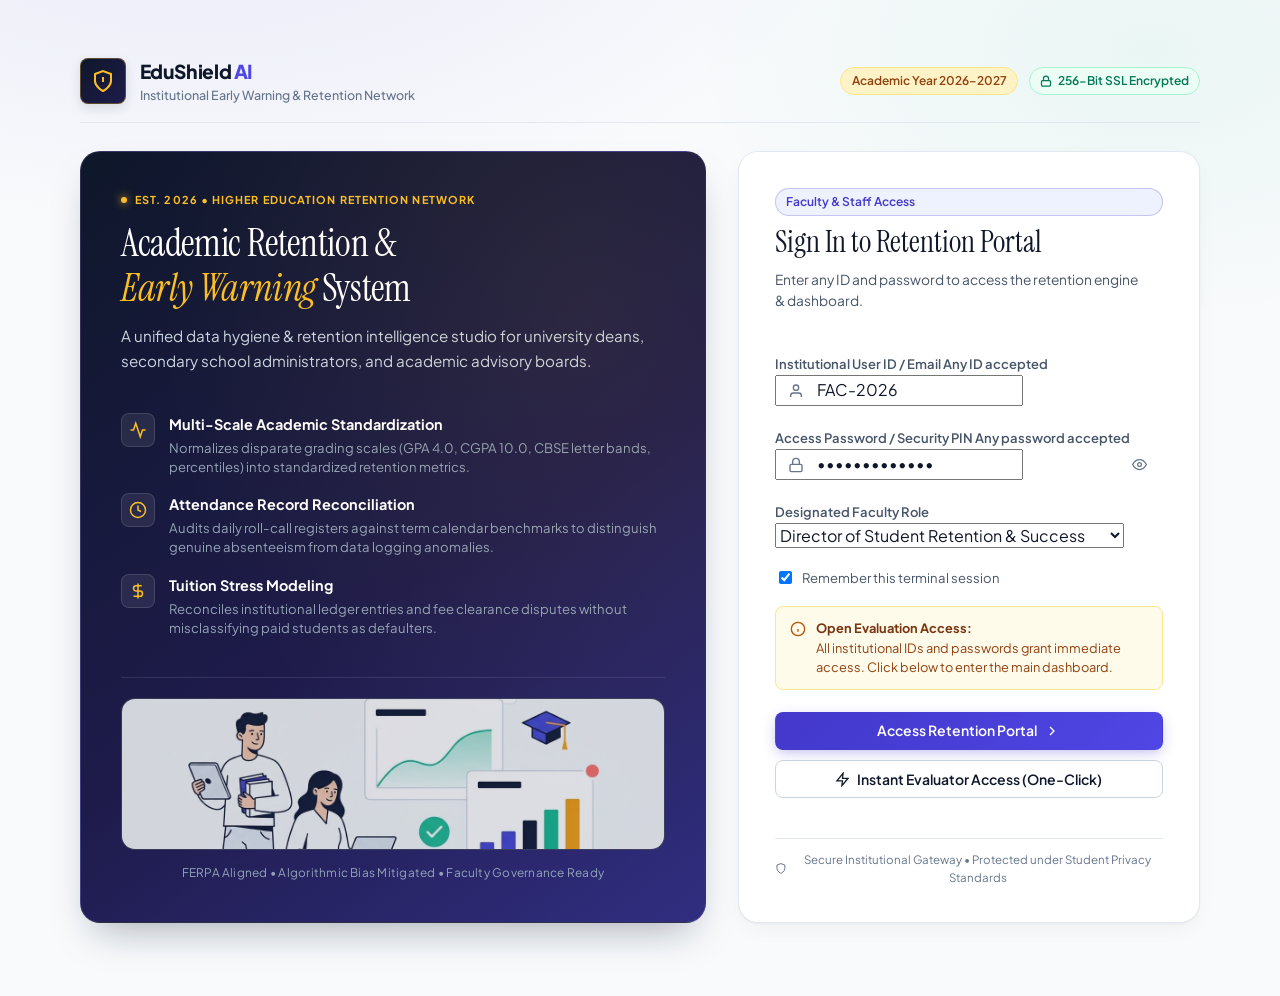
==== public/index.html @ cdfb25e1 "Add public static directory and modern Vercel rewrites for instant CDN serving" ====
<!DOCTYPE html>
<html lang="en">

<head>
  <meta charset="UTF-8">
  <meta name="viewport" content="width=device-width, initial-scale=1.0">
  <meta name="theme-color" content="#0f172a">
  <title>Faculty Portal Sign In &mdash; EduShield AI</title>
  <meta name="description"
    content="Authorized institutional sign-in for EduShield AI Student Dropout Predictor and Python Data Cleaning Studio.">
  <link rel="icon" href="favicon.ico" sizes="any">
  <link rel="icon" type="image/svg+xml" href="favicon.svg">
  <link rel="preconnect" href="https://fonts.googleapis.com">
  <link rel="preconnect" href="https://fonts.gstatic.com" crossorigin>
  <link
    href="https://fonts.googleapis.com/css2?family=Instrument+Serif:ital@0;1&family=JetBrains+Mono:wght@400;500;600&family=Plus+Jakarta+Sans:wght@400;500;600;700;800&display=swap"
    rel="stylesheet">
  <link rel="stylesheet" href="styles.css?v=2.0">
</head>

<body class="login-page-body">
  <!-- Dedicated Institutional Login Portal -->
  <div id="login-portal" class="login-portal" role="region" aria-label="Institutional Authentication Portal">
    <div class="login-container">

      <div class="login-top-bar">
        <div class="institutional-brand">
          <span class="institutional-crest" aria-hidden="true">
            <svg viewBox="0 0 24 24" width="24" height="24" fill="none" stroke="currentColor" stroke-width="2">
              <path d="M12 22s8-4 8-10V5l-8-3-8 3v7c0 6 8 10 8 10z" />
              <path d="M12 8v5M12 16h.01" />
            </svg>
          </span>
          <div>
            <span class="institutional-title">EduShield <span class="brand-accent">AI</span></span>
            <span class="institutional-sub">Institutional Early Warning &amp; Retention Network</span>
          </div>
        </div>
        <div class="institutional-meta">
          <span class="badge badge-classic-gold">Academic Year 2026–2027</span>
          <span class="badge badge-teal">
            <svg viewBox="0 0 24 24" width="12" height="12" fill="none" stroke="currentColor" stroke-width="2.5">
              <rect width="18" height="11" x="3" y="11" rx="2" ry="2" />
              <path d="M7 11V7a5 5 0 0 1 10 0v4" />
            </svg>
            256-Bit SSL Encrypted
          </span>
        </div>
      </div>

      <div class="login-grid">
        <!-- Classic Editorial Column -->
        <div class="login-editorial">
          <div class="editorial-header">
            <div class="editorial-crest-tag">
              <span class="crest-dot"></span>
              <span>EST. 2026 &bull; HIGHER EDUCATION RETENTION NETWORK</span>
            </div>
            <h1 class="editorial-title">
              Academic Retention &amp; <em>Early Warning</em> System
            </h1>
            <p class="editorial-lead">
              A unified data hygiene &amp; retention intelligence studio for university deans, secondary school
              administrators, and academic advisory boards.
            </p>
          </div>

          <div class="editorial-features">
            <div class="editorial-feature-item">
              <span class="feat-icon" aria-hidden="true">
                <svg viewBox="0 0 24 24" width="18" height="18" fill="none" stroke="currentColor" stroke-width="2">
                  <path d="M22 12h-4l-3 9L9 3l-3 9H2" />
                </svg>
              </span>
              <div>
                <strong>Multi-Scale Academic Standardization</strong>
                <p>Normalizes disparate grading scales (GPA 4.0, CGPA 10.0, CBSE letter bands, percentiles) into
                  standardized retention metrics.</p>
              </div>
            </div>
            <div class="editorial-feature-item">
              <span class="feat-icon" aria-hidden="true">
                <svg viewBox="0 0 24 24" width="18" height="18" fill="none" stroke="currentColor" stroke-width="2">
                  <circle cx="12" cy="12" r="10" />
                  <polyline points="12 6 12 12 16 14" />
                </svg>
              </span>
              <div>
                <strong>Attendance Record Reconciliation</strong>
                <p>Audits daily roll-call registers against term calendar benchmarks to distinguish genuine absenteeism
                  from data logging anomalies.</p>
              </div>
            </div>
            <div class="editorial-feature-item">
              <span class="feat-icon" aria-hidden="true">
                <svg viewBox="0 0 24 24" width="18" height="18" fill="none" stroke="currentColor" stroke-width="2">
                  <path d="M12 2v20M17 5H9.5a3.5 3.5 0 0 0 0 7h5a3.5 3.5 0 0 1 0 7H6" />
                </svg>
              </span>
              <div>
                <strong>Tuition Stress Modeling</strong>
                <p>Reconciles institutional ledger entries and fee clearance disputes without misclassifying paid
                  students as defaulters.</p>
              </div>
            </div>
          </div>

          <div class="editorial-footer">
            <div class="editorial-illustration-frame">
              <picture>
                <source srcset="assets/hero-illustration.webp" type="image/webp">
                <img src="assets/hero-illustration.jpg" alt="Institutional retention analytics workspace" width="480"
                  height="150" loading="lazy" class="editorial-thumb">
              </picture>
            </div>
            <div class="editorial-compliance-note">
              <span>FERPA Aligned</span> &bull; <span>Algorithmic Bias Mitigated</span> &bull; <span>Faculty Governance
                Ready</span>
            </div>
          </div>
        </div>

        <!-- Classic Login Form Card -->
        <div class="login-card card">
          <div class="login-card-header">
            <span class="badge badge-indigo">Faculty &amp; Staff Access</span>
            <h2 class="login-card-title">Sign In to Retention Portal</h2>
            <p class="login-card-sub">Enter any ID and password to access the retention engine &amp; dashboard.</p>
          </div>

          <form id="login-form" class="login-form" autocomplete="on">
            <div class="form-group">
              <label for="login-id-input" class="field-label">
                <span>Institutional User ID / Email</span>
                <span class="field-hint">Any ID accepted</span>
              </label>
              <div class="input-with-icon">
                <span class="input-icon" aria-hidden="true">
                  <svg viewBox="0 0 24 24" width="16" height="16" fill="none" stroke="currentColor" stroke-width="2">
                    <path d="M20 21v-2a4 4 0 0 0-4-4H8a4 4 0 0 0-4 4v2" />
                    <circle cx="12" cy="7" r="4" />
                  </svg>
                </span>
                <input type="text" id="login-id-input" name="username" class="input-field"
                  placeholder="e.g. FAC-2026 or dean@institution.edu" autocomplete="username" value="FAC-2026" required>
              </div>
            </div>

            <div class="form-group">
              <label for="login-password-input" class="field-label">
                <span>Access Password / Security PIN</span>
                <span class="field-hint">Any password accepted</span>
              </label>
              <div class="input-with-icon">
                <span class="input-icon" aria-hidden="true">
                  <svg viewBox="0 0 24 24" width="16" height="16" fill="none" stroke="currentColor" stroke-width="2">
                    <rect width="18" height="11" x="3" y="11" rx="2" ry="2" />
                    <path d="M7 11V7a5 5 0 0 1 10 0v4" />
                  </svg>
                </span>
                <input type="password" id="login-password-input" name="password" class="input-field"
                  placeholder="&bull;&bull;&bull;&bull;&bull;&bull;&bull;&bull;" autocomplete="current-password"
                  value="Retention2026" required>
                <button type="button" class="btn-toggle-pw" id="toggle-pw-btn" aria-label="Toggle password visibility">
                  <svg viewBox="0 0 24 24" width="15" height="15" fill="none" stroke="currentColor" stroke-width="2">
                    <path d="M1 12s4-8 11-8 11 8 11 8-4 8-11 8-11-8-11-8z" />
                    <circle cx="12" cy="12" r="3" />
                  </svg>
                </button>
              </div>
            </div>

            <div class="form-group">
              <label for="login-role-select" class="field-label">Designated Faculty Role</label>
              <select id="login-role-select" class="input-field select-field">
                <option value="Director of Student Retention &amp; Success" selected>Director of Student Retention &amp;
                  Success</option>
                <option value="Academic Advisory &amp; Counseling Board">Academic Advisory &amp; Counseling Board
                </option>
                <option value="Registrar &amp; Student Records Administration">Registrar &amp; Student Records
                  Administration</option>
                <option value="School Principal / Department Dean">School Principal / Department Dean</option>
                <option value="Faculty Homeroom Advisor">Faculty Homeroom Advisor</option>
              </select>
            </div>

            <div class="login-options-row">
              <label class="checkbox-label">
                <input type="checkbox" id="login-remember-checkbox" checked>
                <span>Remember this terminal session</span>
              </label>
              <button type="button" class="btn-link" id="sign-out-btn" style="display:none;">Clear Session</button>
            </div>

            <!-- Open Access Assurance Box -->
            <div class="evaluation-callout">
              <div class="callout-icon" aria-hidden="true">
                <svg viewBox="0 0 24 24" width="16" height="16" fill="none" stroke="currentColor" stroke-width="2">
                  <circle cx="12" cy="12" r="10" />
                  <line x1="12" y1="16" x2="12" y2="12" />
                  <line x1="12" y1="8" x2="12.01" y2="8" />
                </svg>
              </div>
              <div class="callout-text">
                <strong>Open Evaluation Access:</strong>
                <span>All institutional IDs and passwords grant immediate access. Click below to enter the main
                  dashboard.</span>
              </div>
            </div>

            <div class="login-actions">
              <button type="submit" class="btn btn-primary btn-block" id="login-submit-btn">
                <span>Access Retention Portal</span>
                <svg viewBox="0 0 24 24" width="16" height="16" fill="none" stroke="currentColor" stroke-width="2">
                  <polyline points="9 18 15 12 9 6" />
                </svg>
              </button>
              <button type="button" class="btn btn-secondary btn-block" id="quick-demo-btn">
                <svg viewBox="0 0 24 24" width="15" height="15" fill="none" stroke="currentColor" stroke-width="2">
                  <polygon points="13 2 3 14 12 14 11 22 21 10 12 10 13 2" />
                </svg>
                <span>Instant Evaluator Access (One-Click)</span>
              </button>
            </div>
          </form>

          <div class="login-card-footer">
            <span class="security-text">
              <svg viewBox="0 0 24 24" width="13" height="13" fill="none" stroke="currentColor" stroke-width="2">
                <path d="M12 22s8-4 8-10V5l-8-3-8 3v7c0 6 8 10 8 10z" />
              </svg>
              Secure Institutional Gateway &bull; Protected under Student Privacy Standards
            </span>
          </div>
        </div>
      </div>
    </div>
  </div>

  <script>
    'use strict';
    (function () {
      const loginForm = document.getElementById('login-form');
      const loginIdInput = document.getElementById('login-id-input');
      const loginPasswordInput = document.getElementById('login-password-input');
      const loginRoleSelect = document.getElementById('login-role-select');
      const loginRememberCheckbox = document.getElementById('login-remember-checkbox');
      const loginSubmitBtn = document.getElementById('login-submit-btn');
      const quickDemoBtn = document.getElementById('quick-demo-btn');
      const togglePwBtn = document.getElementById('toggle-pw-btn');

      function performLogin(idVal, roleVal, remember) {
        const id = (idVal || '').trim() || 'FAC-2026';
        const role = roleVal || 'Director of Student Retention & Success';
        const user = {
          id: id,
          role: role,
          loginTime: new Date().toLocaleTimeString([], { hour: '2-digit', minute: '2-digit' })
        };

        if (loginSubmitBtn) {
          loginSubmitBtn.disabled = true;
          loginSubmitBtn.innerHTML = `
            <span class="btn-spinner" aria-hidden="true" style="inline-size:16px;block-size:16px;border:2px solid #fff;border-inline-end-color:transparent;border-radius:50%;display:inline-block;animation:spin 0.6s linear infinite;margin-inline-end:0.5rem;"></span>
            <span>Authenticating... Redirecting</span>
          `;
        }

        try {
          sessionStorage.setItem('edushield_user', JSON.stringify(user));
          if (remember) {
            localStorage.setItem('edushield_user', JSON.stringify(user));
          }
        } catch (e) {
          console.warn('Storage unavailable', e);
        }

        // Navigate to the main dashboard page
        setTimeout(() => {
          const isGitHubPages = window.location.hostname.includes('github.io');
          window.location.href = isGitHubPages ? 'dashboard.html' : '/dashboard';
        }, 250);
      }

      if (loginForm) {
        loginForm.addEventListener('submit', function (e) {
          e.preventDefault();
          const id = loginIdInput ? loginIdInput.value : '';
          const role = loginRoleSelect ? loginRoleSelect.value : '';
          const remember = loginRememberCheckbox ? loginRememberCheckbox.checked : true;
          performLogin(id, role, remember);
        });
      }

      if (quickDemoBtn) {
        quickDemoBtn.addEventListener('click', function (e) {
          e.preventDefault();
          performLogin('FAC-2026', 'Director of Student Retention & Success', true);
        });
      }

      if (togglePwBtn && loginPasswordInput) {
        togglePwBtn.addEventListener('click', function () {
          const isPw = loginPasswordInput.type === 'password';
          loginPasswordInput.type = isPw ? 'text' : 'password';
          togglePwBtn.innerHTML = isPw
            ? `<svg viewBox="0 0 24 24" width="15" height="15" fill="none" stroke="currentColor" stroke-width="2"><path d="M17.94 17.94A10.07 10.07 0 0 1 12 20c-7 0-11-8-11-8a18.45 18.45 0 0 1 5.06-5.94M9.9 4.24A9.12 9.12 0 0 1 12 4c7 0 11 8 11 8a18.5 18.5 0 0 1-2.16 3.19m-6.72-1.07a3 3 0 1 1-4.24-4.24"/><line x1="1" y1="1" x2="23" y2="23"/></svg>`
            : `<svg viewBox="0 0 24 24" width="15" height="15" fill="none" stroke="currentColor" stroke-width="2"><path d="M1 12s4-8 11-8 11 8 11 8-4 8-11 8-11-8-11-8z"/><circle cx="12" cy="12" r="3"/></svg>`;
        });
      }
    })();
  </script>
</body>

</html>
---- public/styles.css ----
@layer reset, base, theme, components, utilities;

@layer theme {
  :root {
    color-scheme: light;

    /* Surfaces & Canvas */
    --bg-canvas: #f8fafc;
    --bg-elevated: #ffffff;
    --bg-subtle: #f1f5f9;
    --bg-indigo-wash: #eef2ff;
    --border-hairline: #e2e8f0;
    --border-strong: #cbd5e1;

    /* Ink & Typography */
    --ink-primary: #0f172a;
    --ink-secondary: #475569;
    --ink-muted: #64748b;

    /* Brand & Semantic Accents */
    --brand: #4338ca;
    --brand-bright: #4f46e5;
    --brand-ink: #ffffff;

    --risk-high: #be123c;
    --risk-high-bg: #fff1f2;
    --risk-high-border: #fecdd3;

    --risk-med: #b45309;
    --risk-med-bg: #fffbeb;
    --risk-med-border: #fde68a;

    --risk-low: #047857;
    --risk-low-bg: #ecfdf5;
    --risk-low-border: #a7f3d0;

    /* Shadows & Radius */
    --shadow-card: 0 1px 2px rgb(15 23 42 / 0.04), 0 8px 24px -6px rgb(15 23 42 / 0.06);
    --shadow-hover: 0 4px 12px rgb(15 23 42 / 0.06), 0 16px 32px -10px rgb(67 56 202 / 0.12);
    --radius-sm: 0.5rem;
    --radius-md: 0.875rem;
    --radius-lg: 1.25rem;

    --font-sans: "Plus Jakarta Sans", -apple-system, BlinkMacSystemFont, "Segoe UI", Roboto, sans-serif;
    --font-serif: "Instrument Serif", Georgia, "Times New Roman", serif;
    --font-mono: "JetBrains Mono", ui-monospace, SFMono-Regular, Menlo, Consolas, monospace;
  }
}

@layer reset {
  html {
    box-sizing: border-box;
    scroll-behavior: smooth;
  }

  body, h1, h2, h3, h4, p, figure, ul, ol, dl, dd {
    margin: 0;
  }

  img, svg, picture, canvas {
    display: block;
    max-inline-size: 100%;
  }

  button, input, select, textarea {
    font: inherit;
    color: inherit;
  }
}

@layer base {
  html {
    overflow-x: hidden;
    max-inline-size: 100vw;
    -webkit-text-size-adjust: 100%;
  }

  body {
    font-family: var(--font-sans);
    background-color: var(--bg-canvas);
    background-image:
      radial-gradient(ellipse 80% 50% at 15% -10%, color-mix(in oklab, var(--brand) 8%, transparent), transparent 65%),
      radial-gradient(ellipse 60% 45% at 90% 5%, color-mix(in oklab, #10b981 6%, transparent), transparent 60%);
    color: var(--ink-primary);
    line-height: 1.55;
    min-block-size: 100dvh;
    overflow-x: hidden;
    -webkit-font-smoothing: antialiased;
  }

  h1, h2, h3, th {
    text-wrap: balance;
  }

  p {
    text-wrap: pretty;
  }

  code {
    font-family: var(--font-mono);
    font-size: 0.88em;
    background: var(--bg-subtle);
    padding-inline: 0.35em;
    padding-block: 0.1em;
    border-radius: 0.3rem;
  }

  :focus-visible {
    outline: 2px solid var(--brand-bright);
    outline-offset: 2px;
  }
}

@layer components {
  .skip-link {
    position: absolute;
    inset-block-start: -100px;
    inset-inline-start: 1rem;
    z-index: 100;
    background: var(--brand);
    color: var(--brand-ink);
    padding: 0.65rem 1rem;
    border-radius: var(--radius-sm);
    text-decoration: none;
    font-weight: 600;
  }
  .skip-link:focus {
    inset-block-start: 0.75rem;
  }

  .container {
    inline-size: min(1280px, 100% - 2rem);
    margin-inline: auto;
  }

  /* Header */
  .site-header {
    position: sticky;
    inset-block-start: 0;
    z-index: 30;
    background: color-mix(in oklab, var(--bg-elevated) 86%, transparent);
    backdrop-filter: blur(12px);
    border-block-end: 1px solid var(--border-hairline);
  }

  .header-inner {
    display: flex;
    flex-wrap: wrap;
    align-items: center;
    justify-content: space-between;
    gap: 1rem;
    padding-block: 0.85rem;
  }

  .brand-lockup {
    display: flex;
    align-items: center;
    gap: 0.75rem;
  }

  .brand-mark {
    display: grid;
    place-items: center;
    inline-size: 2.35rem;
    block-size: 2.35rem;
    border-radius: 0.65rem;
    background: linear-gradient(135deg, var(--brand), #6366f1);
    color: #ffffff;
    box-shadow: 0 4px 12px rgb(67 56 202 / 0.28);
  }

  .brand-title {
    display: block;
    font-weight: 800;
    font-size: 1.08rem;
    letter-spacing: -0.02em;
  }

  .brand-accent {
    color: var(--brand-bright);
  }

  .brand-subtitle {
    display: block;
    font-size: 0.76rem;
    color: var(--ink-muted);
  }

  .header-actions {
    display: flex;
    flex-wrap: wrap;
    align-items: center;
    gap: 0.55rem;
  }

  .status-pill {
    display: inline-flex;
    align-items: center;
    gap: 0.45rem;
    padding: 0.35rem 0.75rem;
    border-radius: 999px;
    background: var(--bg-indigo-wash);
    color: var(--brand);
    font-size: 0.78rem;
    font-weight: 600;
    border: 1px solid color-mix(in oklab, var(--brand) 25%, transparent);
  }

  .status-dot {
    inline-size: 0.5rem;
    block-size: 0.5rem;
    border-radius: 50%;
    background: #10b981;
  }

  .status-pill.is-loading .status-dot {
    background: #f59e0b;
  }

  @media (prefers-reduced-motion: no-preference) {
    .status-pill.is-loading .status-dot {
      animation: pulse-dot 1s ease-in-out infinite;
    }
  }

  @keyframes pulse-dot {
    0%, 100% { transform: scale(1); opacity: 1; }
    50% { transform: scale(1.45); opacity: 0.55; }
  }

  /* Buttons */
  .btn {
    display: inline-flex;
    align-items: center;
    justify-content: center;
    gap: 0.45rem;
    min-block-size: 2.35rem;
    padding-inline: 0.95rem;
    padding-block: 0.45rem;
    border-radius: var(--radius-sm);
    font-size: 0.875rem;
    font-weight: 600;
    border: 1px solid transparent;
    cursor: pointer;
    transition: background-color 0.16s ease, border-color 0.16s ease, transform 0.14s ease, box-shadow 0.16s ease;
  }

  .btn:disabled {
    opacity: 0.5;
    cursor: not-allowed;
  }

  .btn-sm {
    min-block-size: 2.05rem;
    padding-inline: 0.75rem;
    font-size: 0.8125rem;
  }

  .btn-primary {
    background: linear-gradient(135deg, var(--brand), var(--brand-bright));
    color: var(--brand-ink);
    box-shadow: 0 4px 14px -2px rgb(67 56 202 / 0.35);
  }

  .btn-primary:hover:not(:disabled) {
    box-shadow: 0 6px 20px -2px rgb(67 56 202 / 0.45);
  }

  @media (prefers-reduced-motion: no-preference) {
    .btn-primary:hover:not(:disabled) {
      transform: translateY(-1px);
    }
  }

  .btn-secondary {
    background: var(--bg-elevated);
    color: var(--ink-primary);
    border-color: var(--border-strong);
  }

  .btn-secondary:hover:not(:disabled) {
    background: var(--bg-subtle);
  }

  .btn-icon {
    padding-inline: 0.55rem;
    background: var(--bg-elevated);
    border-color: var(--border-hairline);
    color: var(--ink-secondary);
  }

  .btn-icon:hover:not(:disabled) {
    background: var(--bg-subtle);
    color: var(--ink-primary);
  }

  /* Main layout */
  .page-shell {
    display: grid;
    gap: 1.5rem;
    padding-block: 1.75rem 3rem;
  }

  .card {
    background: var(--bg-elevated);
    border: 1px solid var(--border-hairline);
    border-radius: var(--radius-lg);
    box-shadow: var(--shadow-card);
  }

  /* Hero */
  .hero-card {
    display: grid;
    grid-template-columns: 1.25fr 0.9fr;
    gap: 2rem;
    align-items: center;
    padding: clamp(1.35rem, 3vw, 2.35rem);
    background: linear-gradient(145deg, var(--bg-elevated) 58%, var(--bg-indigo-wash));
    border: 1px solid var(--border-hairline);
    border-radius: var(--radius-lg);
    box-shadow: var(--shadow-card);
  }

  .eyebrow-row {
    display: flex;
    flex-wrap: wrap;
    gap: 0.5rem;
    margin-block-end: 0.9rem;
  }

  .hero-title {
    font-size: clamp(1.75rem, 1.15rem + 2.2vw, 2.85rem);
    line-height: 1.12;
    font-weight: 800;
    letter-spacing: -0.028em;
    margin-block-end: 0.85rem;
  }

  .hero-title em {
    font-family: var(--font-serif);
    font-style: italic;
    font-weight: 400;
    font-size: 1.14em;
    color: var(--brand-bright);
  }

  .hero-lead {
    color: var(--ink-secondary);
    max-inline-size: 62ch;
    font-size: 0.98rem;
    margin-block-end: 1.25rem;
  }

  .pipeline-pills {
    display: flex;
    flex-wrap: wrap;
    gap: 0.5rem;
  }

  .stage-chip {
    display: inline-flex;
    align-items: center;
    gap: 0.45rem;
    padding: 0.35rem 0.72rem;
    border-radius: 999px;
    font-size: 0.78rem;
    font-weight: 600;
    background: var(--bg-elevated);
    border: 1px solid var(--border-hairline);
    color: var(--ink-secondary);
  }

  .stage-num {
    font-family: var(--font-mono);
    font-size: 0.72rem;
    color: var(--brand-bright);
    font-weight: 700;
  }

  .hero-visual {
    border-radius: var(--radius-md);
    overflow: clip;
    border: 1px solid var(--border-hairline);
    background: #f8fafc;
  }

  .hero-visual img {
    inline-size: 100%;
    block-size: auto;
    aspect-ratio: 4 / 3;
    object-fit: cover;
  }

  /* Badges */
  .badge {
    display: inline-flex;
    align-items: center;
    gap: 0.35rem;
    padding: 0.25rem 0.65rem;
    border-radius: 999px;
    font-size: 0.75rem;
    font-weight: 600;
    border: 1px solid transparent;
  }

  .badge-indigo {
    background: var(--bg-indigo-wash);
    color: var(--brand);
    border-color: color-mix(in oklab, var(--brand) 24%, transparent);
  }

  .badge-teal, .badge-low {
    background: var(--risk-low-bg);
    color: var(--risk-low);
    border-color: var(--risk-low-border);
  }

  .badge-amber, .badge-medium {
    background: var(--risk-med-bg);
    color: var(--risk-med);
    border-color: var(--risk-med-border);
  }

  .badge-rose, .badge-high {
    background: var(--risk-high-bg);
    color: var(--risk-high);
    border-color: var(--risk-high-border);
  }

  .badge-neutral {
    background: var(--bg-subtle);
    color: var(--ink-secondary);
    border-color: var(--border-hairline);
  }

  /* Control Deck */
  .control-deck {
    padding: 1.35rem 1.5rem;
  }

  .control-deck-header {
    display: flex;
    flex-wrap: wrap;
    justify-content: space-between;
    align-items: flex-start;
    gap: 0.75rem;
    margin-block-end: 1.15rem;
  }

  .section-heading {
    font-size: 1.12rem;
    font-weight: 700;
    letter-spacing: -0.015em;
  }

  .section-sub {
    font-size: 0.875rem;
    color: var(--ink-secondary);
  }

  .dataset-meta-chip {
    font-family: var(--font-mono);
    font-size: 0.78rem;
    padding: 0.35rem 0.75rem;
    border-radius: 999px;
    background: var(--bg-subtle);
    border: 1px solid var(--border-hairline);
    color: var(--ink-secondary);
  }

  .control-grid {
    display: grid;
    grid-template-columns: repeat(2, minmax(0, 1fr));
    gap: 1.25rem;
  }

  .control-block {
    display: flex;
    flex-direction: column;
    gap: 0.45rem;
  }

  .field-label {
    font-size: 0.8125rem;
    font-weight: 600;
    color: var(--ink-secondary);
  }

  .mt-sm { margin-block-start: 0.35rem; }
  .mt-md { margin-block-start: 1.25rem; }

  .form-control {
    inline-size: 100%;
    box-sizing: border-box;
    min-block-size: 2.5rem;
    padding-inline: 0.78rem;
    padding-block: 0.45rem;
    background: var(--bg-canvas);
    border: 1px solid var(--border-strong);
    border-radius: var(--radius-sm);
    font-size: 0.875rem;
    color: var(--ink-primary);
  }

  .dropzone {
    margin-block-start: 0.45rem;
    display: flex;
    align-items: center;
    gap: 0.85rem;
    padding: 0.95rem 1.1rem;
    border: 1.5px dashed var(--border-strong);
    border-radius: var(--radius-md);
    background: var(--bg-canvas);
    cursor: pointer;
    transition: border-color 0.16s ease, background-color 0.16s ease;
  }

  .dropzone:hover, .dropzone.is-dragover {
    border-color: var(--brand-bright);
    background: var(--bg-indigo-wash);
  }

  .dropzone strong {
    display: block;
    font-size: 0.875rem;
  }

  .dropzone span {
    display: block;
    font-size: 0.76rem;
    color: var(--ink-muted);
  }

  .run-row {
    margin-block-start: auto;
    padding-block-start: 0.45rem;
  }

  .btn-run {
    inline-size: 100%;
    min-block-size: 2.75rem;
    font-size: 0.94rem;
  }

  .alert-banner {
    margin-block-start: 1rem;
    padding: 0.75rem 1rem;
    border-radius: var(--radius-sm);
    background: var(--risk-high-bg);
    color: var(--risk-high);
    border: 1px solid var(--risk-high-border);
    font-size: 0.875rem;
    font-weight: 500;
  }

  /* KPI Grid */
  .kpi-grid {
    display: grid;
    grid-template-columns: repeat(auto-fit, minmax(230px, 1fr));
    gap: 1rem;
  }

  .kpi-card {
    padding: 1.15rem 1.25rem;
    background: var(--bg-elevated);
    border: 1px solid var(--border-hairline);
    border-block-start: 3px solid var(--brand-bright);
    border-radius: var(--radius-md);
    box-shadow: var(--shadow-card);
  }

  .kpi-rose { border-block-start-color: #ef4444; }
  .kpi-emerald { border-block-start-color: #10b981; }
  .kpi-amber { border-block-start-color: #f59e0b; }

  .kpi-head {
    display: flex;
    justify-content: space-between;
    align-items: center;
    margin-block-end: 0.45rem;
  }

  .kpi-label {
    font-size: 0.8rem;
    font-weight: 600;
    color: var(--ink-secondary);
  }

  .kpi-icon {
    color: var(--ink-muted);
  }

  .kpi-value {
    font-size: clamp(1.45rem, 1.15rem + 1vw, 1.9rem);
    font-weight: 800;
    letter-spacing: -0.025em;
    margin-block-end: 0.25rem;
  }

  .kpi-sub {
    font-size: 0.79rem;
    color: var(--ink-muted);
  }

  /* Tabs */
  .tablist {
    display: flex;
    overflow-x: auto;
    gap: 0.25rem;
    border-block-end: 1px solid var(--border-hairline);
    margin-block-end: 1.25rem;
    scrollbar-width: thin;
  }

  .tablist [role="tab"] {
    position: relative;
    flex: none;
    background: transparent;
    border: 0;
    padding: 0.8rem 1.05rem;
    font-size: 0.9rem;
    font-weight: 600;
    color: var(--ink-secondary);
    cursor: pointer;
    white-space: nowrap;
  }

  .tablist [role="tab"]:hover {
    color: var(--ink-primary);
  }

  .tablist [role="tab"][aria-selected="true"] {
    color: var(--brand-bright);
  }

  .tablist [role="tab"][aria-selected="true"]::after {
    content: "";
    position: absolute;
    inset-inline: 0.5rem;
    inset-block-end: 0;
    border-block-end: 3px solid var(--brand-bright);
  }

  .tab-panel[hidden] {
    display: none;
  }

  /* Bento & Panels */
  .analytics-bento {
    display: grid;
    grid-template-columns: repeat(2, minmax(0, 1fr));
    gap: 1.25rem;
  }

  .span-2 {
    grid-column: span 2;
  }

  .panel-card {
    padding: 1.35rem;
  }

  .card-head {
    display: flex;
    flex-wrap: wrap;
    justify-content: space-between;
    align-items: flex-start;
    gap: 0.75rem;
    margin-block-end: 1rem;
  }

  .card-head h3 {
    font-size: 1.02rem;
    font-weight: 700;
  }

  .card-sub {
    font-size: 0.8125rem;
    color: var(--ink-muted);
  }

  /* Charts & Bars */
  .donut-layout {
    display: flex;
    flex-wrap: wrap;
    align-items: center;
    gap: 1.5rem;
  }

  .donut-legend {
    display: grid;
    gap: 0.65rem;
    flex: 1 1 180px;
  }

  .donut-legend-row {
    display: flex;
    justify-content: space-between;
    align-items: center;
    padding: 0.5rem 0.7rem;
    border-radius: var(--radius-sm);
    background: var(--bg-canvas);
    border: 1px solid var(--border-hairline);
    font-size: 0.85rem;
  }

  .bars-stack {
    display: grid;
    gap: 0.85rem;
  }

  .bar-row-meta {
    display: flex;
    justify-content: space-between;
    font-size: 0.82rem;
    font-weight: 600;
    margin-block-end: 0.3rem;
  }

  .bar-track {
    inline-size: 100%;
    block-size: 0.6rem;
    border-radius: 999px;
    background: var(--bg-subtle);
    overflow: hidden;
  }

  .bar-fill {
    block-size: 100%;
    border-radius: inherit;
    background: var(--brand-bright);
    transition: inline-size 0.35s ease;
  }

  .bar-fill.is-emerald { background: #10b981; }
  .bar-fill.is-amber { background: #f59e0b; }
  .bar-fill.is-rose { background: #ef4444; }

  .legend-inline {
    display: flex;
    flex-wrap: wrap;
    gap: 0.85rem;
    font-size: 0.8rem;
    color: var(--ink-secondary);
  }

  .legend-item {
    display: inline-flex;
    align-items: center;
    gap: 0.35rem;
  }

  .dot {
    inline-size: 0.6rem;
    block-size: 0.6rem;
    border-radius: 50%;
  }
  .dot-high { background: #ef4444; }
  .dot-med { background: #f59e0b; }
  .dot-low { background: #10b981; }

  .chart-box {
    inline-size: 100%;
    overflow-x: auto;
  }

  .scatter-dot {
    cursor: pointer;
    transition: r 0.15s ease, opacity 0.15s ease;
  }

  .scatter-dot:hover {
    opacity: 0.85;
  }

  .cv-metrics-row {
    display: flex;
    flex-wrap: wrap;
    gap: 0.65rem;
    margin-block-start: 1.15rem;
    padding-block-start: 1rem;
    border-block-start: 1px solid var(--border-hairline);
  }

  .cv-chip {
    padding: 0.35rem 0.65rem;
    border-radius: var(--radius-sm);
    background: var(--bg-canvas);
    border: 1px solid var(--border-hairline);
    font-family: var(--font-mono);
    font-size: 0.76rem;
  }

  /* Cleaning Tab */
  .cleaning-hero-strip {
    display: grid;
    grid-template-columns: 1.35fr 0.75fr;
    gap: 1.5rem;
    align-items: center;
    padding: 1.35rem 1.5rem;
    margin-block-end: 1.25rem;
  }

  .cleaning-hero-copy h3 {
    font-size: 1.2rem;
    margin-block: 0.5rem 0.45rem;
  }

  .cleaning-hero-copy p {
    font-size: 0.9rem;
    color: var(--ink-secondary);
    margin-block-end: 1rem;
  }

  .cleaning-counters {
    display: flex;
    flex-wrap: wrap;
    gap: 0.65rem;
  }

  .cleaning-visual {
    border-radius: var(--radius-md);
    overflow: clip;
    border: 1px solid var(--border-hairline);
    background: #ffffff;
  }

  .cleaning-visual img {
    aspect-ratio: 4 / 3;
    inline-size: 100%;
    block-size: auto;
    object-fit: cover;
  }

  .audit-grid {
    display: grid;
    grid-template-columns: repeat(2, minmax(0, 1fr));
    gap: 1.25rem;
  }

  /* Tables */
  .table-wrapper {
    overflow: auto;
    max-inline-size: 100%;
    max-block-size: 420px;
    scrollbar-gutter: stable;
    border: 1px solid var(--border-hairline);
    border-radius: var(--radius-sm);
  }

  .directory-wrapper {
    max-block-size: 620px;
    container-type: inline-size;
  }

  table {
    inline-size: 100%;
    border-collapse: separate;
    border-spacing: 0;
    font-size: 0.85rem;
  }

  thead th {
    position: sticky;
    inset-block-start: 0;
    z-index: 2;
    background: var(--bg-subtle);
    color: var(--ink-secondary);
    text-align: start;
    font-weight: 700;
    font-size: 0.76rem;
    text-transform: uppercase;
    letter-spacing: 0.04em;
    padding: 0.68rem 0.8rem;
    border-block-end: 1px solid var(--border-strong);
    white-space: nowrap;
  }

  th:has(> .sort-btn) {
    padding: 0;
  }

  .sort-btn {
    display: flex;
    align-items: center;
    justify-content: space-between;
    gap: 0.4rem;
    inline-size: 100%;
    min-block-size: 2.35rem;
    padding: 0.55rem 0.8rem;
    border: 0;
    background: transparent;
    color: inherit;
    font: inherit;
    text-transform: inherit;
    letter-spacing: inherit;
    cursor: pointer;
  }

  .sort-btn:hover {
    color: var(--ink-primary);
  }

  th[aria-sort="ascending"] .sort-ind::after { content: "▲"; font-size: 0.65rem; }
  th[aria-sort="descending"] .sort-ind::after { content: "▼"; font-size: 0.65rem; }
  th:not([aria-sort]) .sort-ind::after { content: "⇅"; opacity: 0.35; font-size: 0.72rem; }

  tbody td {
    padding: 0.72rem 0.8rem;
    border-block-end: 1px solid var(--border-hairline);
    vertical-align: middle;
  }

  tbody tr:hover {
    background: color-mix(in oklab, var(--bg-indigo-wash) 45%, transparent);
  }

  .diff-pair {
    display: flex;
    flex-wrap: wrap;
    align-items: center;
    gap: 0.35rem;
    font-family: var(--font-mono);
    font-size: 0.78rem;
  }

  .raw-strike {
    color: var(--risk-high);
    text-decoration: line-through;
    opacity: 0.85;
  }

  .clean-val {
    font-weight: 600;
    color: var(--ink-primary);
  }

  .cell-flag {
    display: inline-block;
    font-size: 0.68rem;
    padding: 0.1rem 0.42rem;
    border-radius: 0.3rem;
    font-family: var(--font-sans);
    font-weight: 600;
    background: var(--risk-med-bg);
    color: var(--risk-med);
    border: 1px solid var(--risk-med-border);
  }

  .cell-flag-scale {
    background: var(--bg-indigo-wash);
    color: var(--brand);
    border-color: color-mix(in oklab, var(--brand) 24%, transparent);
  }

  .tag-list {
    display: flex;
    flex-wrap: wrap;
    gap: 0.35rem;
  }

  .mini-tag {
    font-size: 0.72rem;
    padding: 0.18rem 0.48rem;
    border-radius: 0.35rem;
    background: var(--bg-subtle);
    color: var(--ink-secondary);
  }

  /* Directory Toolbar */
  .directory-toolbar {
    display: flex;
    flex-wrap: wrap;
    align-items: center;
    gap: 0.75rem;
    margin-block-end: 1rem;
  }

  .search-wrap {
    flex: 1 1 240px;
  }

  .filter-group {
    display: flex;
    flex-wrap: wrap;
    gap: 0.35rem;
  }

  .pill-filter {
    min-block-size: 2.2rem;
    padding-inline: 0.85rem;
    border-radius: 999px;
    border: 1px solid var(--border-strong);
    background: var(--bg-canvas);
    color: var(--ink-secondary);
    font-size: 0.82rem;
    font-weight: 600;
    cursor: pointer;
  }

  .pill-filter.is-active {
    background: var(--brand);
    color: var(--brand-ink);
    border-color: var(--brand);
  }

  .grade-filter-wrap {
    min-inline-size: 145px;
  }

  .toggle-chip {
    display: inline-flex;
    align-items: center;
    gap: 0.45rem;
    font-size: 0.82rem;
    font-weight: 600;
    color: var(--ink-secondary);
    cursor: pointer;
  }

  /* Sandbox Tab */
  .sandbox-grid {
    display: grid;
    grid-template-columns: repeat(2, minmax(0, 1fr));
    gap: 1.25rem;
  }

  .sandbox-form {
    display: grid;
    gap: 0.9rem;
  }

  .form-row-2 {
    display: grid;
    grid-template-columns: repeat(2, minmax(0, 1fr));
    gap: 0.85rem;
  }

  .preset-chips-row {
    display: flex;
    flex-wrap: wrap;
    align-items: center;
    gap: 0.45rem;
  }

  .chip-label {
    font-size: 0.76rem;
    color: var(--ink-muted);
    font-weight: 600;
  }

  .chip-btn {
    border: 1px solid var(--border-strong);
    background: var(--bg-canvas);
    border-radius: 999px;
    padding: 0.3rem 0.7rem;
    font-size: 0.75rem;
    font-weight: 600;
    cursor: pointer;
  }

  .chip-btn:hover {
    border-color: var(--brand-bright);
    background: var(--bg-indigo-wash);
  }

  .sandbox-result-empty {
    padding: 1.5rem;
    border-radius: var(--radius-md);
    border: 1px dashed var(--border-strong);
    color: var(--ink-muted);
    font-size: 0.9rem;
  }

  /* Native Dialog Modal */
  dialog.student-dialog {
    margin: auto;
    padding: 0;
    inline-size: min(740px, 94vw);
    max-block-size: 88dvh;
    border: 1px solid var(--border-strong);
    border-radius: var(--radius-lg);
    background: var(--bg-elevated);
    color: var(--ink-primary);
    box-shadow: 0 24px 60px -12px rgb(15 23 42 / 0.35);
    overscroll-behavior: contain;
  }

  dialog.student-dialog::backdrop {
    background: rgb(15 23 42 / 0.55);
    backdrop-filter: blur(4px);
    overflow: hidden;
    overscroll-behavior: contain;
  }

  .dialog-shell {
    display: grid;
    grid-template-rows: auto 1fr auto;
    max-block-size: 88dvh;
  }

  .dialog-header {
    display: flex;
    justify-content: space-between;
    align-items: flex-start;
    gap: 1rem;
    padding: 1.25rem 1.4rem;
    border-block-end: 1px solid var(--border-hairline);
  }

  .dialog-title {
    font-size: 1.35rem;
    margin-block: 0.35rem 0.15rem;
  }

  .dialog-sub {
    font-size: 0.85rem;
    color: var(--ink-muted);
  }

  .dialog-body {
    overflow-y: auto;
    padding: 1.25rem 1.4rem;
    display: grid;
    gap: 1.1rem;
  }

  .dialog-section {
    padding: 1rem;
    border-radius: var(--radius-md);
    background: var(--bg-canvas);
    border: 1px solid var(--border-hairline);
  }

  .dialog-section h2 {
    font-size: 0.92rem;
    margin-block-end: 0.65rem;
  }

  .dialog-footer {
    display: flex;
    justify-content: flex-end;
    padding: 0.9rem 1.4rem;
    border-block-start: 1px solid var(--border-hairline);
  }

  .site-footer {
    padding-block: 1.5rem 2.25rem;
    border-block-start: 1px solid var(--border-hairline);
    color: var(--ink-muted);
    font-size: 0.82rem;
    text-align: center;
  }

  @media (max-width: 960px) {
    .hero-card,
    .control-grid,
    .analytics-bento,
    .cleaning-hero-strip,
    .audit-grid,
    .sandbox-grid {
      grid-template-columns: 1fr;
    }
    .span-2 {
      grid-column: span 1;
    }
  }

  @media (max-width: 600px) {
    .form-row-2 {
      grid-template-columns: 1fr;
    }
  }

  @media (forced-colors: active) {
    .card, .kpi-card, .badge, .btn {
      border: 1px solid CanvasText;
    }
  }

  /* ==========================================================================
     Classical Institutional Login Portal Theme
     ========================================================================== */
  .login-portal {
    min-block-size: 100dvh;
    display: flex;
    flex-direction: column;
    justify-content: center;
    align-items: center;
    padding-block: 2.5rem 3.5rem;
    padding-inline: 1.25rem;
    position: relative;
    z-index: 10;
  }

  .login-container {
    inline-size: 100%;
    max-inline-size: 1120px;
    margin-inline: auto;
    display: flex;
    flex-direction: column;
    gap: 1.75rem;
  }

  .login-top-bar {
    display: flex;
    align-items: center;
    justify-content: space-between;
    flex-wrap: wrap;
    gap: 1rem;
    padding-block-end: 1rem;
    border-block-end: 1px solid var(--border-hairline);
  }

  .institutional-brand {
    display: flex;
    align-items: center;
    gap: 0.85rem;
  }

  .institutional-crest {
    display: inline-flex;
    align-items: center;
    justify-content: center;
    inline-size: 2.75rem;
    block-size: 2.75rem;
    border-radius: var(--radius-sm);
    background: linear-gradient(135deg, #0f172a 0%, #1e1b4b 100%);
    color: #fbbf24;
    border: 1px solid rgba(251, 191, 36, 0.3);
    box-shadow: 0 4px 12px rgba(15, 23, 42, 0.12);
  }

  .institutional-title {
    display: block;
    font-size: 1.2rem;
    font-weight: 800;
    letter-spacing: -0.02em;
    color: var(--ink-primary);
  }

  .institutional-sub {
    display: block;
    font-size: 0.78rem;
    color: var(--ink-muted);
    font-weight: 500;
  }

  .institutional-meta {
    display: flex;
    align-items: center;
    gap: 0.65rem;
    flex-wrap: wrap;
  }

  .badge-classic-gold {
    background: #fef3c7;
    color: #92400e;
    border: 1px solid #fde68a;
    font-weight: 600;
  }

  .login-grid {
    display: grid;
    grid-template-columns: 1.15fr 0.85fr;
    gap: 2rem;
    align-items: stretch;
  }

  .login-editorial {
    background: linear-gradient(145deg, #0f172a 0%, #1e1b4b 55%, #312e81 100%);
    color: #f8fafc;
    border-radius: var(--radius-lg);
    padding: 2.5rem;
    display: flex;
    flex-direction: column;
    justify-content: space-between;
    gap: 2rem;
    border: 1px solid rgba(255, 255, 255, 0.1);
    box-shadow: 0 20px 40px -15px rgba(15, 23, 42, 0.35);
    position: relative;
    overflow: hidden;
  }

  .login-editorial::before {
    content: "";
    position: absolute;
    inset: 0;
    background-image: radial-gradient(ellipse at 80% 20%, rgba(251, 191, 36, 0.08), transparent 60%);
    pointer-events: none;
  }

  .editorial-header {
    display: flex;
    flex-direction: column;
    gap: 0.85rem;
  }

  .editorial-crest-tag {
    display: inline-flex;
    align-items: center;
    gap: 0.5rem;
    font-size: 0.68rem;
    font-weight: 700;
    letter-spacing: 0.1em;
    color: #fbbf24;
    text-transform: uppercase;
  }

  .crest-dot {
    inline-size: 6px;
    block-size: 6px;
    border-radius: 50%;
    background-color: #fbbf24;
    box-shadow: 0 0 8px #fbbf24;
  }

  .editorial-title {
    font-family: var(--font-serif);
    font-size: 2.35rem;
    font-weight: 400;
    line-height: 1.18;
    color: #ffffff;
    letter-spacing: -0.01em;
  }

  .editorial-title em {
    font-style: italic;
    color: #fbbf24;
  }

  .editorial-lead {
    font-size: 0.95rem;
    color: #cbd5e1;
    line-height: 1.6;
    max-inline-size: 52ch;
  }

  .editorial-features {
    display: flex;
    flex-direction: column;
    gap: 1.1rem;
    margin-block: 0.5rem;
  }

  .editorial-feature-item {
    display: flex;
    align-items: flex-start;
    gap: 0.85rem;
  }

  .feat-icon {
    display: inline-flex;
    align-items: center;
    justify-content: center;
    inline-size: 2rem;
    block-size: 2rem;
    border-radius: var(--radius-sm);
    background: rgba(255, 255, 255, 0.08);
    color: #fbbf24;
    flex-shrink: 0;
    border: 1px solid rgba(255, 255, 255, 0.12);
  }

  .editorial-feature-item strong {
    display: block;
    font-size: 0.9rem;
    color: #ffffff;
    margin-block-end: 0.15rem;
  }

  .editorial-feature-item p {
    font-size: 0.82rem;
    color: #94a3b8;
    line-height: 1.45;
  }

  .editorial-footer {
    display: flex;
    flex-direction: column;
    gap: 0.9rem;
    padding-block-start: 1.25rem;
    border-block-start: 1px solid rgba(255, 255, 255, 0.1);
  }

  .editorial-illustration-frame {
    border-radius: var(--radius-md);
    overflow: hidden;
    border: 1px solid rgba(255, 255, 255, 0.15);
    background: rgba(15, 23, 42, 0.6);
    max-block-size: 150px;
  }

  .editorial-thumb {
    inline-size: 100%;
    block-size: 150px;
    object-fit: cover;
    object-position: center 35%;
    opacity: 0.85;
    transition: opacity 0.3s ease;
  }

  .editorial-thumb:hover {
    opacity: 1;
  }

  .editorial-compliance-note {
    font-size: 0.74rem;
    color: #94a3b8;
    text-align: center;
    letter-spacing: 0.02em;
  }

  .login-card {
    padding: 2.25rem;
    display: flex;
    flex-direction: column;
    justify-content: space-between;
    gap: 1.5rem;
    border: 1px solid var(--border-hairline);
    box-shadow: var(--shadow-card);
  }

  .login-card-header {
    display: flex;
    flex-direction: column;
    gap: 0.5rem;
  }

  .login-card-title {
    font-family: var(--font-serif);
    font-size: 1.9rem;
    font-weight: 400;
    color: var(--ink-primary);
    line-height: 1.2;
  }

  .login-card-sub {
    font-size: 0.86rem;
    color: var(--ink-secondary);
  }

  .login-form {
    display: flex;
    flex-direction: column;
    gap: 1.15rem;
  }

  .input-with-icon {
    position: relative;
    display: flex;
    align-items: center;
  }

  .input-with-icon .input-icon {
    position: absolute;
    inset-inline-start: 0.85rem;
    color: var(--ink-muted);
    pointer-events: none;
    display: inline-flex;
    align-items: center;
  }

  .input-with-icon .input-field {
    padding-inline-start: 2.5rem;
  }

  .btn-toggle-pw {
    position: absolute;
    inset-inline-end: 0.65rem;
    background: transparent;
    border: none;
    padding: 0.35rem;
    color: var(--ink-muted);
    cursor: pointer;
    border-radius: var(--radius-sm);
    display: inline-flex;
    align-items: center;
    justify-content: center;
  }

  .btn-toggle-pw:hover {
    color: var(--ink-primary);
    background: var(--bg-subtle);
  }

  .login-options-row {
    display: flex;
    align-items: center;
    justify-content: space-between;
    font-size: 0.82rem;
    color: var(--ink-secondary);
  }

  .checkbox-label {
    display: inline-flex;
    align-items: center;
    gap: 0.45rem;
    cursor: pointer;
    user-select: none;
  }

  .evaluation-callout {
    display: flex;
    align-items: flex-start;
    gap: 0.65rem;
    padding: 0.75rem 0.9rem;
    background: #fffbeb;
    border: 1px solid #fde68a;
    border-radius: var(--radius-sm);
    font-size: 0.8rem;
    color: #92400e;
    line-height: 1.45;
  }

  .callout-icon {
    color: #b45309;
    flex-shrink: 0;
    margin-block-start: 0.1rem;
  }

  .callout-text strong {
    display: block;
    color: #78350f;
    font-weight: 700;
    margin-block-end: 0.1rem;
  }

  .login-actions {
    display: flex;
    flex-direction: column;
    gap: 0.65rem;
    margin-block-start: 0.25rem;
  }

  .btn-block {
    inline-size: 100%;
    justify-content: center;
  }

  .login-card-footer {
    padding-block-start: 0.75rem;
    border-block-start: 1px solid var(--border-hairline);
    text-align: center;
  }

  .security-text {
    display: inline-flex;
    align-items: center;
    gap: 0.4rem;
    font-size: 0.72rem;
    color: var(--ink-muted);
  }

  /* User Session Pill in Authenticated Header */
  .user-session-pill {
    display: flex;
    align-items: center;
    gap: 0.65rem;
    background: var(--bg-elevated);
    border: 1px solid var(--border-hairline);
    border-radius: 9999px;
    padding: 0.25rem 0.35rem 0.25rem 0.65rem;
    box-shadow: 0 1px 3px rgba(15, 23, 42, 0.05);
  }

  .user-avatar {
    display: inline-flex;
    align-items: center;
    justify-content: center;
    inline-size: 1.75rem;
    block-size: 1.75rem;
    border-radius: 50%;
    background: var(--brand);
    color: #ffffff;
    font-size: 0.68rem;
    font-weight: 700;
    letter-spacing: 0.05em;
  }

  .user-meta {
    display: flex;
    flex-direction: column;
    line-height: 1.15;
    text-align: start;
  }

  .user-id-text {
    font-size: 0.8rem;
    font-weight: 700;
    color: var(--ink-primary);
  }

  .user-role-text {
    font-size: 0.68rem;
    color: var(--ink-muted);
  }

  .btn-xs {
    padding-inline: 0.55rem;
    padding-block: 0.25rem;
    font-size: 0.75rem;
    border-radius: 9999px;
  }

  /* ==========================================================================
     Comprehensive Responsive Overrides: Tablet, Phone & Micro Screens
     ========================================================================== */
  @media (max-width: 960px) {
    .login-grid {
      grid-template-columns: 1fr;
      gap: 1.5rem;
    }
  }

  @media (max-width: 768px) {
    /* Fluid Container */
    .container {
      inline-size: min(100% - 1.25rem, 1280px);
    }

    /* Site Header & Navigation */
    .site-header {
      padding-block: 0.15rem;
    }
    .header-inner {
      padding-block: 0.5rem;
      gap: 0.65rem;
    }
    .brand-mark {
      inline-size: 2.1rem;
      block-size: 2.1rem;
      border-radius: 0.55rem;
    }
    .brand-title {
      font-size: 1rem;
    }
    .brand-subtitle {
      font-size: 0.7rem;
      display: -webkit-box;
      -webkit-line-clamp: 1;
      -webkit-box-orient: vertical;
      overflow: hidden;
    }
    .header-actions {
      inline-size: 100%;
      display: flex;
      flex-wrap: wrap;
      align-items: center;
      gap: 0.4rem;
      justify-content: flex-start;
    }
    .user-session-pill {
      padding-inline: 0.5rem;
      padding-block: 0.25rem;
      gap: 0.45rem;
    }
    .user-role-text {
      display: none;
    }
    .user-avatar {
      inline-size: 1.5rem;
      block-size: 1.5rem;
      font-size: 0.65rem;
    }
    .status-pill {
      font-size: 0.72rem;
      padding-inline: 0.55rem;
      padding-block: 0.25rem;
    }
    #download-template-btn,
    #download-clean-btn {
      flex: 1 1 auto;
      justify-content: center;
      font-size: 0.78rem;
      padding-inline: 0.65rem;
      min-block-size: 38px;
    }

    /* Hero Section */
    .hero-card {
      padding: 1.25rem 1rem;
      gap: 1.25rem;
    }
    .hero-title {
      font-size: clamp(1.35rem, 5vw, 1.85rem);
      line-height: 1.22;
    }
    .hero-lead {
      font-size: 0.88rem;
      line-height: 1.5;
    }
    .pipeline-pills {
      display: flex;
      flex-wrap: wrap;
      gap: 0.35rem;
    }
    .stage-chip {
      font-size: 0.72rem;
      padding: 0.22rem 0.5rem;
    }
    .hero-visual {
      inline-size: 100%;
      text-align: center;
    }
    .hero-visual img {
      inline-size: 100%;
      max-inline-size: 100%;
      block-size: auto;
      max-block-size: 240px;
      object-fit: contain;
    }

    /* Ingestion Deck & Controls */
    .control-deck {
      padding: 1.25rem 1rem;
    }
    .control-deck-header {
      flex-direction: column;
      align-items: flex-start;
      gap: 0.5rem;
    }
    .dropzone {
      padding: 1.25rem 0.75rem;
      min-block-size: 110px;
    }
    #dropzone-title {
      font-size: 0.86rem;
    }
    #dropzone-hint {
      font-size: 0.72rem;
      display: -webkit-box;
      -webkit-line-clamp: 2;
      -webkit-box-orient: vertical;
      overflow: hidden;
    }
    .btn-run {
      inline-size: 100%;
      min-block-size: 46px;
      justify-content: center;
      font-size: 0.92rem;
    }

    /* KPI Summary Bento */
    .kpi-grid {
      grid-template-columns: repeat(2, minmax(0, 1fr));
      gap: 0.65rem;
    }
    .kpi-card {
      padding: 0.85rem 0.75rem;
    }
    .kpi-value {
      font-size: clamp(1.2rem, 4vw, 1.55rem);
    }
    .kpi-sub {
      font-size: 0.7rem;
      line-height: 1.35;
    }

    /* Workspace Tabs (Swipeable on touch screens) */
    .tablist {
      overflow-x: auto;
      -webkit-overflow-scrolling: touch;
      scrollbar-width: none;
      gap: 0.15rem;
      padding-block-end: 0.25rem;
      margin-block-end: 1rem;
    }
    .tablist::-webkit-scrollbar {
      display: none;
    }
    .tablist [role="tab"] {
      padding: 0.65rem 0.85rem;
      font-size: 0.82rem;
      min-block-size: 44px;
      flex-shrink: 0;
    }

    /* Overview Analytics Bento */
    .analytics-bento {
      grid-template-columns: 1fr;
      gap: 1rem;
    }
    .span-2 {
      grid-column: span 1;
    }
    .card-head {
      flex-direction: column;
      align-items: flex-start;
      gap: 0.5rem;
    }
    .legend-inline {
      flex-wrap: wrap;
      gap: 0.4rem;
    }
    .chart-box svg {
      inline-size: 100%;
      block-size: auto;
      max-block-size: 260px;
    }

    /* Cleaning Pipeline Hero & Visual */
    .cleaning-hero-strip {
      padding: 1.25rem 1rem;
      gap: 1.25rem;
    }
    .cleaning-visual img {
      max-block-size: 180px;
      object-fit: contain;
    }
    .audit-grid {
      grid-template-columns: 1fr;
      gap: 1rem;
    }

    /* Student Directory Toolbar */
    .directory-toolbar {
      flex-direction: column;
      align-items: stretch;
      gap: 0.65rem;
    }
    .search-wrap {
      inline-size: 100%;
      flex: none;
    }
    .filter-group {
      inline-size: 100%;
      display: flex;
      overflow-x: auto;
      -webkit-overflow-scrolling: touch;
      scrollbar-width: none;
      padding-block-end: 0.25rem;
    }
    .filter-group::-webkit-scrollbar {
      display: none;
    }
    .pill-filter {
      flex-shrink: 0;
      min-block-size: 40px;
      font-size: 0.78rem;
      padding-inline: 0.75rem;
    }
    .grade-filter-wrap {
      inline-size: 100%;
    }

    /* Data Tables: Touch Scroll & Preserved Sticky Headers */
    .table-wrapper {
      max-block-size: 380px;
      -webkit-overflow-scrolling: touch;
      border-radius: var(--radius-sm);
    }
    table {
      font-size: 0.78rem;
    }
    thead th,
    tbody td {
      padding: 0.5rem 0.55rem;
      white-space: nowrap;
    }
    .diff-pair {
      font-size: 0.74rem;
    }
    .mini-tag {
      font-size: 0.68rem;
      padding: 0.12rem 0.38rem;
    }

    /* Single Student Manual Sandbox */
    .sandbox-grid {
      grid-template-columns: 1fr;
      gap: 1rem;
    }
    .form-row-2 {
      grid-template-columns: 1fr;
      gap: 0.65rem;
    }
    .preset-chips-row {
      gap: 0.35rem;
    }
    .chip-btn {
      min-block-size: 36px;
      font-size: 0.72rem;
    }

    /* Native Accessible Inspector Modal */
    dialog.student-dialog {
      inline-size: 96vw;
      max-inline-size: 96vw;
      max-block-size: 92dvh;
      border-radius: var(--radius-md);
    }
    .dialog-header {
      padding: 0.85rem 1rem;
    }
    .dialog-title {
      font-size: 1.15rem;
    }
    .dialog-body {
      padding: 0.85rem 1rem;
      gap: 0.75rem;
    }
    .dialog-section {
      padding: 0.75rem;
    }
    .dialog-section h2 {
      font-size: 0.85rem;
    }
    .dialog-footer {
      padding: 0.75rem 1rem;
    }

    /* Dedicated Institutional Login Portal Mobile Overrides */
    .login-portal {
      padding-block: 1rem 2rem;
      padding-inline: 0.75rem;
      justify-content: flex-start;
    }
    .login-container {
      gap: 1rem;
    }
    .login-top-bar {
      flex-direction: column;
      align-items: flex-start;
      gap: 0.65rem;
      padding-block-end: 0.75rem;
    }
    .institutional-crest {
      inline-size: 2.25rem;
      block-size: 2.25rem;
    }
    .institutional-title {
      font-size: 1.05rem;
    }
    .institutional-sub {
      font-size: 0.72rem;
    }
    .badge-classic-gold,
    .institutional-meta .badge {
      font-size: 0.7rem;
      padding: 0.2rem 0.5rem;
    }

    /* On mobile, elevate login card above editorial background info */
    .login-grid {
      grid-template-columns: 1fr;
      gap: 1.25rem;
    }
    .login-card {
      order: 1;
      padding: 1.25rem 1rem;
      gap: 1.15rem;
      border-radius: var(--radius-md);
    }
    .login-card-title {
      font-size: clamp(1.35rem, 5vw, 1.65rem);
    }
    .login-card-sub {
      font-size: 0.8rem;
    }
    .login-options-row {
      flex-direction: column;
      align-items: flex-start;
      gap: 0.65rem;
    }
    .evaluation-callout {
      padding: 0.65rem 0.75rem;
      font-size: 0.76rem;
    }
    .login-editorial {
      order: 2;
      padding: 1.25rem 1rem;
      gap: 1.25rem;
      border-radius: var(--radius-md);
    }
    .editorial-title {
      font-size: clamp(1.3rem, 5vw, 1.75rem);
    }
    .editorial-lead {
      font-size: 0.85rem;
    }
    .editorial-features {
      gap: 0.85rem;
    }
    .editorial-illustration-frame {
      max-block-size: 120px;
    }
    .editorial-thumb {
      block-size: 120px;
    }
  }

  /* Extra Small Phone Optimization (max-width: 440px) */
  @media (max-width: 440px) {
    .kpi-grid {
      grid-template-columns: 1fr;
    }
    .brand-lockup {
      gap: 0.5rem;
    }
    .brand-mark {
      inline-size: 2rem;
      block-size: 2rem;
    }
    .brand-title {
      font-size: 0.95rem;
    }
    .btn-sm {
      padding-inline: 0.5rem;
      font-size: 0.75rem;
    }
    .form-control,
    .input-field {
      font-size: 16px; /* Prevents auto-zoom in iOS Safari */
      min-block-size: 44px;
    }
    .btn {
      min-block-size: 42px;
    }
    .btn-toggle-pw {
      min-inline-size: 44px;
      min-block-size: 44px;
    }
  }
}

@layer utilities {
  .hidden {
    display: none !important;
  }

  .tabular {
    font-family: var(--font-mono);
    font-variant-numeric: tabular-nums;
  }

  .visually-hidden {
    position: absolute;
    inline-size: 1px;
    block-size: 1px;
    overflow: hidden;
    clip-path: inset(50%);
    white-space: nowrap;
  }
}
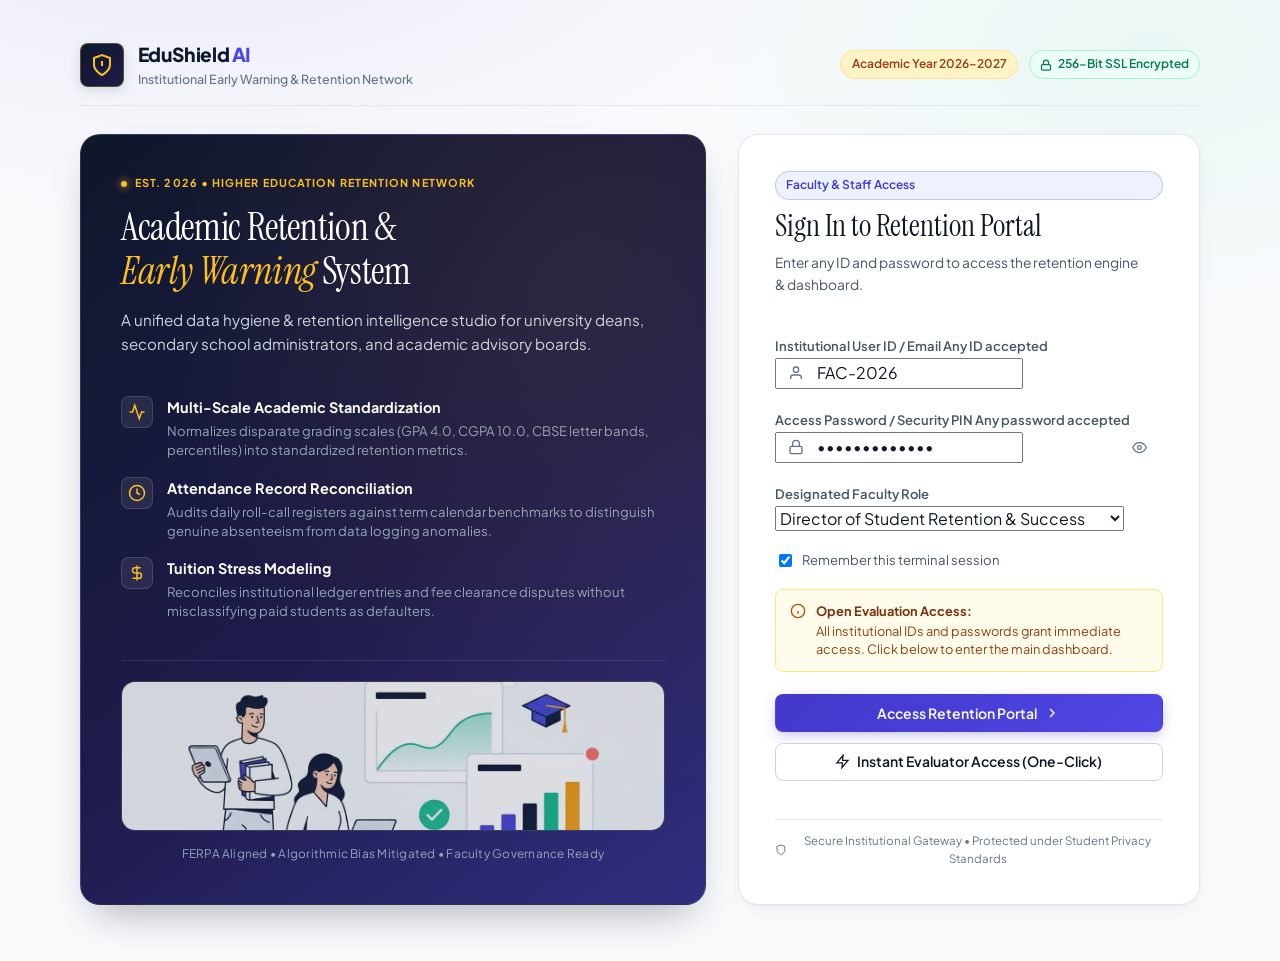
==== commit 0f6163c9: "Fix mobile screen width overflow with universal box-sizing, min-width guards, and scalable SVG" ====
--- a/public/index.html
+++ b/public/index.html
@@ -15,7 +15,7 @@
   <link
     href="https://fonts.googleapis.com/css2?family=Instrument+Serif:ital@0;1&family=JetBrains+Mono:wght@400;500;600&family=Plus+Jakarta+Sans:wght@400;500;600;700;800&display=swap"
     rel="stylesheet">
-  <link rel="stylesheet" href="styles.css?v=2.0">
+  <link rel="stylesheet" href="styles.css?v=3.0">
 </head>
 
 <body class="login-page-body">
--- a/public/styles.css
+++ b/public/styles.css
@@ -48,9 +48,28 @@
 }
 
 @layer reset {
+  *,
+  *::before,
+  *::after {
+    box-sizing: border-box;
+  }
+
   html {
     box-sizing: border-box;
     scroll-behavior: smooth;
+    max-inline-size: 100%;
+    max-width: 100%;
+    overflow-x: hidden;
+    -webkit-text-size-adjust: 100%;
+  }
+
+  body {
+    max-inline-size: 100%;
+    max-width: 100%;
+    overflow-x: hidden;
+    position: relative;
+    inline-size: 100%;
+    width: 100%;
   }
 
   body, h1, h2, h3, h4, p, figure, ul, ol, dl, dd {
@@ -60,18 +79,24 @@
   img, svg, picture, canvas {
     display: block;
     max-inline-size: 100%;
+    max-width: 100%;
+    height: auto;
   }
 
   button, input, select, textarea {
     font: inherit;
     color: inherit;
+    max-width: 100%;
+    box-sizing: border-box;
   }
 }
 
 @layer base {
   html {
     overflow-x: hidden;
-    max-inline-size: 100vw;
+    max-inline-size: 100%;
+    max-width: 100%;
+    width: 100%;
     -webkit-text-size-adjust: 100%;
   }
 
@@ -85,6 +110,10 @@
     line-height: 1.55;
     min-block-size: 100dvh;
     overflow-x: hidden;
+    max-inline-size: 100%;
+    max-width: 100%;
+    inline-size: 100%;
+    width: 100%;
     -webkit-font-smoothing: antialiased;
   }
 
@@ -129,8 +158,62 @@
   }
 
   .container {
-    inline-size: min(1280px, 100% - 2rem);
+    inline-size: 100%;
+    max-inline-size: 1280px;
+    padding-inline: 1rem;
     margin-inline: auto;
+    box-sizing: border-box;
+  }
+
+  /* Universal anti-overflow guards for grid and flex layouts */
+  .container,
+  .site-header,
+  .hero-card,
+  .control-deck,
+  .control-grid,
+  .kpi-grid,
+  .analytics-bento,
+  .cleaning-hero-strip,
+  .audit-grid,
+  .sandbox-grid,
+  .card,
+  .panel-card,
+  .table-wrapper,
+  .login-portal,
+  .login-container,
+  .login-grid,
+  .login-card,
+  .login-editorial {
+    min-width: 0;
+    max-width: 100%;
+    box-sizing: border-box;
+  }
+
+  .login-grid > *,
+  .hero-card > *,
+  .control-grid > *,
+  .analytics-bento > *,
+  .audit-grid > *,
+  .sandbox-grid > *,
+  .kpi-grid > * {
+    min-width: 0;
+    max-width: 100%;
+    overflow-wrap: break-word;
+  }
+
+  #scatter-chart-container {
+    inline-size: 100%;
+    max-inline-size: 100%;
+    overflow-x: auto;
+    -webkit-overflow-scrolling: touch;
+  }
+
+  #scatter-chart-container svg {
+    inline-size: 100% !important;
+    max-inline-size: 100% !important;
+    min-inline-size: 0 !important;
+    min-width: 0 !important;
+    block-size: auto !important;
   }
 
   /* Header */
@@ -1912,81 +1995,171 @@
 
     /* Dedicated Institutional Login Portal Mobile Overrides */
     .login-portal {
+      inline-size: 100%;
+      max-inline-size: 100%;
       padding-block: 1rem 2rem;
-      padding-inline: 0.75rem;
+      padding-inline: 0.5rem;
       justify-content: flex-start;
+      overflow-x: hidden;
+      box-sizing: border-box;
     }
     .login-container {
+      inline-size: 100%;
+      max-inline-size: 100%;
       gap: 1rem;
+      box-sizing: border-box;
     }
     .login-top-bar {
+      inline-size: 100%;
+      max-inline-size: 100%;
       flex-direction: column;
       align-items: flex-start;
       gap: 0.65rem;
       padding-block-end: 0.75rem;
+      box-sizing: border-box;
+    }
+    .institutional-brand {
+      inline-size: 100%;
+      max-inline-size: 100%;
+      min-width: 0;
+    }
+    .institutional-brand > div {
+      min-width: 0;
+      word-break: break-word;
     }
     .institutional-crest {
       inline-size: 2.25rem;
       block-size: 2.25rem;
+      flex-shrink: 0;
     }
     .institutional-title {
       font-size: 1.05rem;
+      word-break: break-word;
     }
     .institutional-sub {
       font-size: 0.72rem;
+      word-break: break-word;
+    }
+    .institutional-meta {
+      inline-size: 100%;
+      max-inline-size: 100%;
+      flex-wrap: wrap;
+      gap: 0.35rem;
     }
     .badge-classic-gold,
     .institutional-meta .badge {
       font-size: 0.7rem;
       padding: 0.2rem 0.5rem;
+      word-break: break-word;
     }
 
     /* On mobile, elevate login card above editorial background info */
     .login-grid {
-      grid-template-columns: 1fr;
-      gap: 1.25rem;
+      inline-size: 100%;
+      max-inline-size: 100%;
+      grid-template-columns: 100%;
+      gap: 1rem;
+      box-sizing: border-box;
     }
     .login-card {
       order: 1;
-      padding: 1.25rem 1rem;
-      gap: 1.15rem;
+      inline-size: 100%;
+      max-inline-size: 100%;
+      padding: 1.15rem 0.75rem;
+      gap: 1.1rem;
       border-radius: var(--radius-md);
+      box-sizing: border-box;
+      overflow: hidden;
     }
     .login-card-title {
       font-size: clamp(1.35rem, 5vw, 1.65rem);
+      word-break: break-word;
     }
     .login-card-sub {
       font-size: 0.8rem;
+      word-break: break-word;
+    }
+    .field-label {
+      flex-wrap: wrap;
+      gap: 0.2rem;
+    }
+    .input-with-icon {
+      inline-size: 100%;
+      max-inline-size: 100%;
+    }
+    .input-field {
+      inline-size: 100%;
+      max-inline-size: 100%;
+      box-sizing: border-box;
     }
     .login-options-row {
+      inline-size: 100%;
+      max-inline-size: 100%;
       flex-direction: column;
       align-items: flex-start;
       gap: 0.65rem;
+      word-break: break-word;
     }
     .evaluation-callout {
+      inline-size: 100%;
+      max-inline-size: 100%;
       padding: 0.65rem 0.75rem;
       font-size: 0.76rem;
+      box-sizing: border-box;
+    }
+    .callout-text {
+      min-width: 0;
+      word-break: break-word;
     }
     .login-editorial {
       order: 2;
-      padding: 1.25rem 1rem;
+      inline-size: 100%;
+      max-inline-size: 100%;
+      padding: 1.15rem 0.75rem;
       gap: 1.25rem;
       border-radius: var(--radius-md);
+      box-sizing: border-box;
+      overflow: hidden;
+    }
+    .editorial-crest-tag {
+      flex-wrap: wrap;
+      gap: 0.35rem;
+      font-size: 0.6rem;
+      letter-spacing: 0.05em;
+      line-height: 1.4;
+      word-break: break-word;
     }
     .editorial-title {
       font-size: clamp(1.3rem, 5vw, 1.75rem);
+      word-break: break-word;
     }
     .editorial-lead {
       font-size: 0.85rem;
+      word-break: break-word;
+    }
+    .editorial-feature-item {
+      inline-size: 100%;
+      max-inline-size: 100%;
+    }
+    .editorial-feature-item > div {
+      min-width: 0;
+      word-break: break-word;
     }
     .editorial-features {
       gap: 0.85rem;
+      inline-size: 100%;
+      max-inline-size: 100%;
     }
     .editorial-illustration-frame {
+      inline-size: 100%;
+      max-inline-size: 100%;
       max-block-size: 120px;
     }
     .editorial-thumb {
+      inline-size: 100%;
+      max-inline-size: 100%;
       block-size: 120px;
+      object-fit: cover;
     }
   }
 
